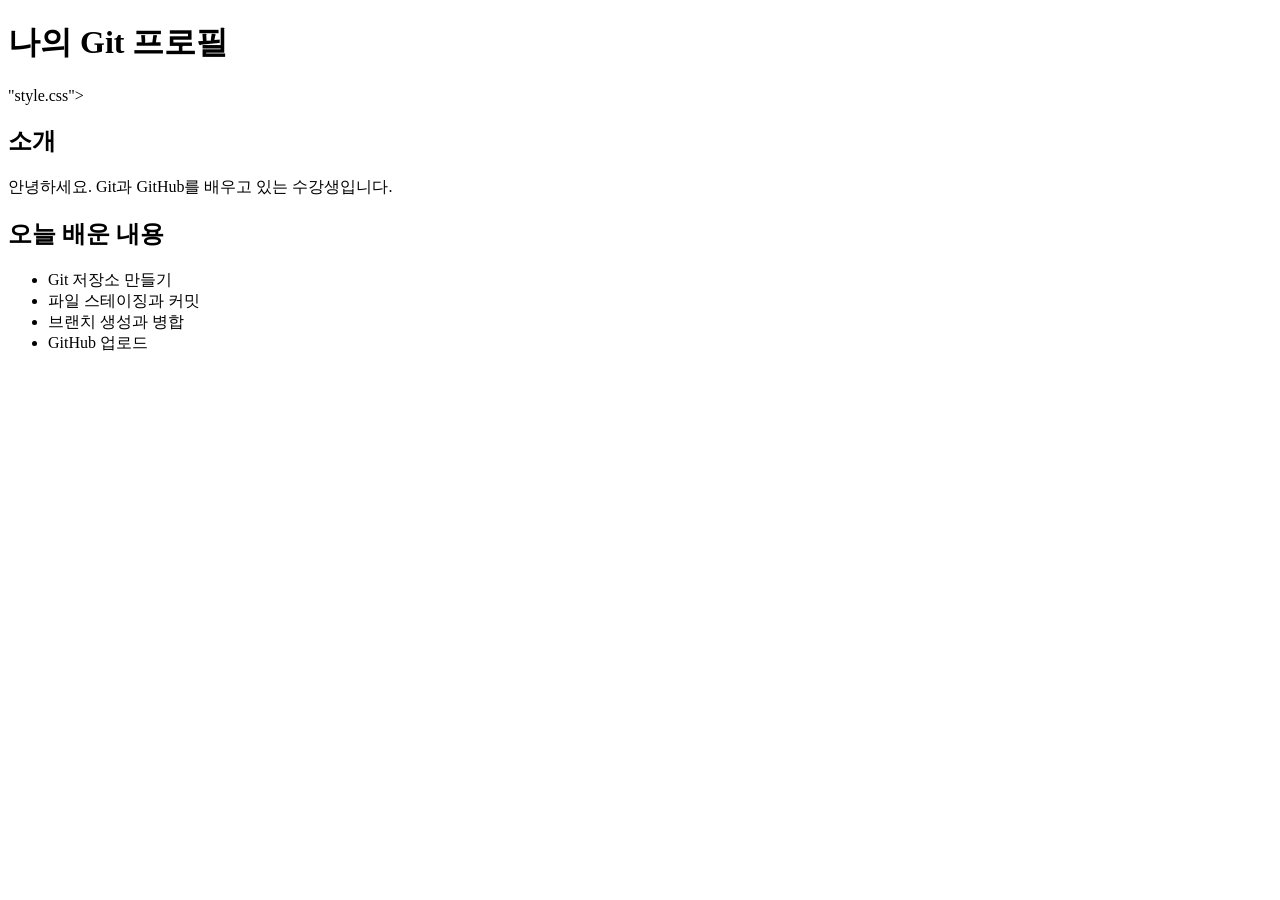
==== index.html @ f47ef96f "feat: add profile page" ====
<!doctype html>
<html lang=
"ko">
<head>
<meta charset=
"UTF-8">
<title>나의 Git 프로필</title>
<link rel=
"stylesheet" href=
</head>
<body>
<main class=
"container">
<h1>나의 Git 프로필</h1>
"style.css">
<section>
<h2>소개</h2>
<p>안녕하세요. Git과 GitHub를 배우고 있는 수강생입니다.</p>
</section>
<section>
<h2>오늘 배운 내용</h2>
<ul>
<li>Git 저장소 만들기</li>
<li>파일 스테이징과 커밋</li>
<li>브랜치 생성과 병합</li>
<li>GitHub 업로드</li>
</ul>
</section>
</main>
</body>
</html>
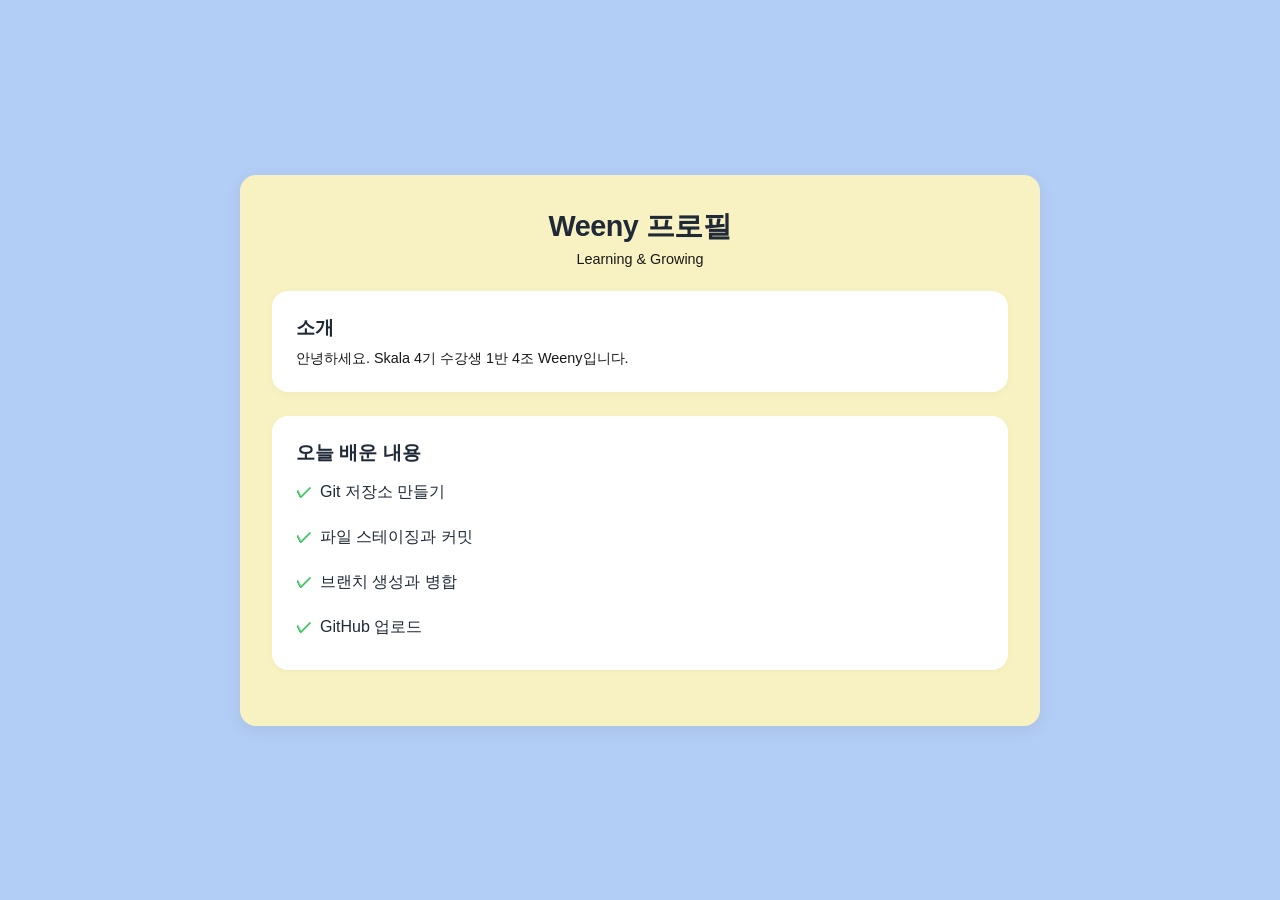
==== commit da63d34e: "0715 오전 html 실습예제" ====
--- a/index.html
+++ b/index.html
@@ -1,31 +1,32 @@
-<!doctype html>
-<html lang=
-"ko">
+<!DOCTYPE html>
+<html lang="ko">
 <head>
-<meta charset=
-"UTF-8">
-<title>나의 Git 프로필</title>
-<link rel=
-"stylesheet" href=
+    <meta charset="UTF-8">
+    <meta name="viewport" content="width=device-width, initial-scale=1.0">
+    <title>Weeny 프로필</title>
+    <link rel="stylesheet" href="style.css">
 </head>
 <body>
-<main class=
-"container">
-<h1>나의 Git 프로필</h1>
-"style.css">
-<section>
-<h2>소개</h2>
-<p>안녕하세요. Git과 GitHub를 배우고 있는 수강생입니다.</p>
-</section>
-<section>
-<h2>오늘 배운 내용</h2>
-<ul>
-<li>Git 저장소 만들기</li>
-<li>파일 스테이징과 커밋</li>
-<li>브랜치 생성과 병합</li>
-<li>GitHub 업로드</li>
-</ul>
-</section>
-</main>
+    <main class="container">
+    <header class="profile-header">
+        <h1>Weeny 프로필</h1>
+        <p class="subtitle">Learning & Growing</p>
+    </header>
+
+    <section class="card">
+        <h2>소개</h2>
+        <p>안녕하세요. Skala 4기 수강생 1반 4조 Weeny입니다.</p>
+    </section>
+
+    <section class="card">
+            <h2>오늘 배운 내용</h2>
+            <ul class="learning-list">
+                <li>Git 저장소 만들기</li>
+                <li>파일 스테이징과 커밋</li>
+                <li>브랜치 생성과 병합</li>
+                <li>GitHub 업로드</li>
+            </ul>
+        </section>
+    </main>
 </body>
 </html>
--- a/style.css
+++ b/style.css
@@ -0,0 +1,103 @@
+* { box-sizing: border-box;
+    margin: 0px;
+    padding: 0px;
+    font-family: -apple-system, BlinkMacSystemFont, 'Segoe UI', Roboto, Oxygen, Ubuntu, Cantarell, 'Open Sans', 'Helvetica Neue', sans-serif;
+}
+
+body {
+    margin: 0;
+    font-family: Arial, sans-serif;
+    background-color: #b3cef6;
+    color: #222;
+    display: flex;
+    justify-content: center;
+    align-items: center;
+    min-height: 100vh;
+    padding: 16px;
+}
+
+
+.container {
+    width: 100%;
+    max-width: 800px;
+    margin: 60px auto;
+    padding: 32px;
+    background-color: #f8f2c2;
+    border-radius: 16px;
+    box-shadow: 0 4px 16px rgba(0, 0, 0, 0.08);
+}
+
+.profile-header {
+    text-align: center;
+    margin-bottom: 24px;
+}
+
+.profile-header h1 {
+    margin-top: 0;
+    color: #1f2937;
+    font-size: 1.8rem;
+    font-weight: 700;
+    letter-spacing: -0.5px;
+}
+
+.profile-header h2 {
+    font-size: 0.9rem;
+    margin-top: 8px;
+    margin-bottom: 8px;
+    color: #181818;
+}
+
+
+.profile-header .subtitle {
+    font-size: 0.9rem;
+    margin-top: 4px;
+    color: #181818;
+}
+
+.card {
+    background-color: #ffffff;
+    border-radius: 16px;
+    padding: 24px;
+    margin-bottom: 24px;
+    box-shadow: 0 2px 8px rgba(0, 0, 0, 0.03);
+    transition: transform 0.2s ease-in-out, box-shadow 0.2s ease-in-out;
+}
+
+.card h2 {
+    font-size: 1.2rem;
+    margin-bottom: 8px;
+    color: #1f2937;
+}
+
+.card p {
+    font-size: 0.9rem;
+    margin-top: 8px;
+    color: #181818;
+}
+
+.learning-list {
+    list-style-type: none;
+}
+
+.learning-list li {
+    font-size: 1rem;
+    color: #1f2937;
+    padding: 8px 0;
+    margin-top: 8px;
+    margin-bottom: 8px;
+    display: flex;
+    align-items: center;
+}
+
+.learning-list li::before {
+    content: "✓";
+    color: #34c759;
+    font-weight: bold;
+    display: inline-block;
+    margin-right: 8px;
+}
+
+.learning-list li:last-child {
+    border-bottom: none;
+    padding-bottom: 0;
+}
